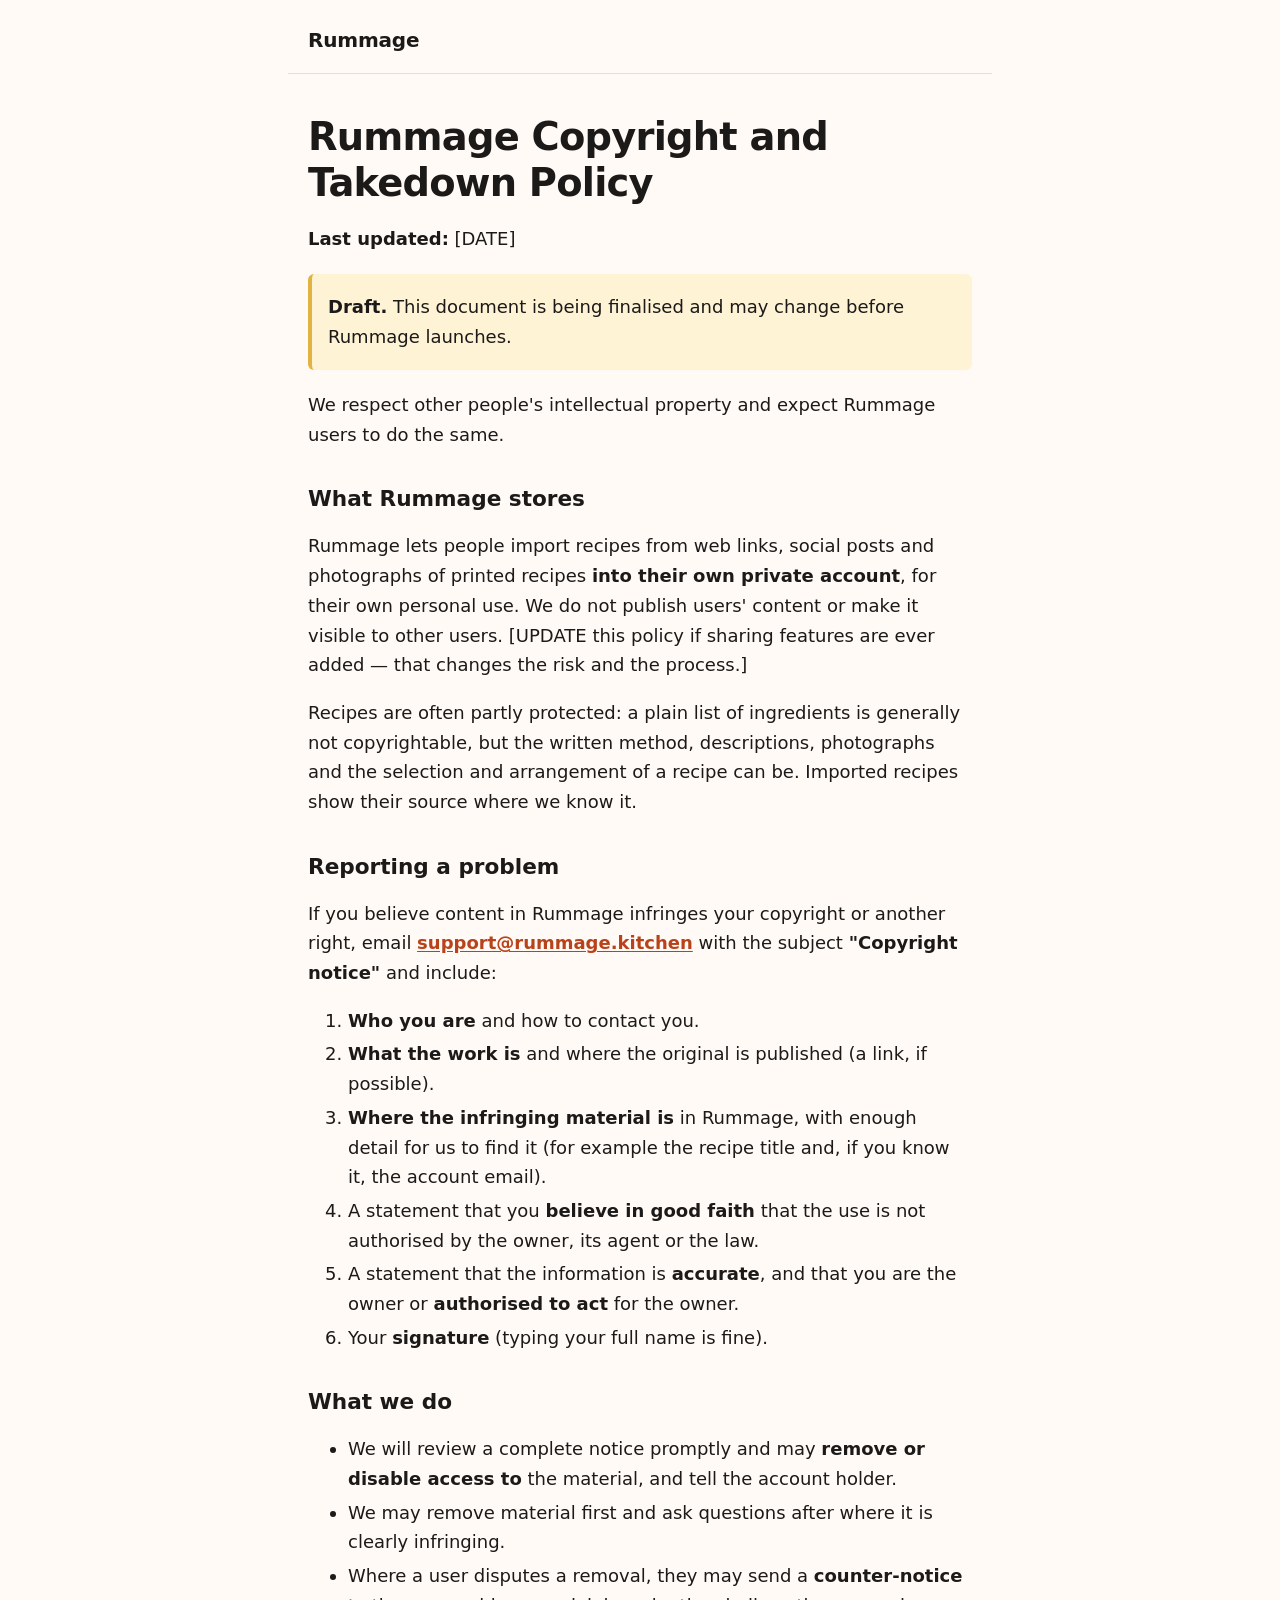
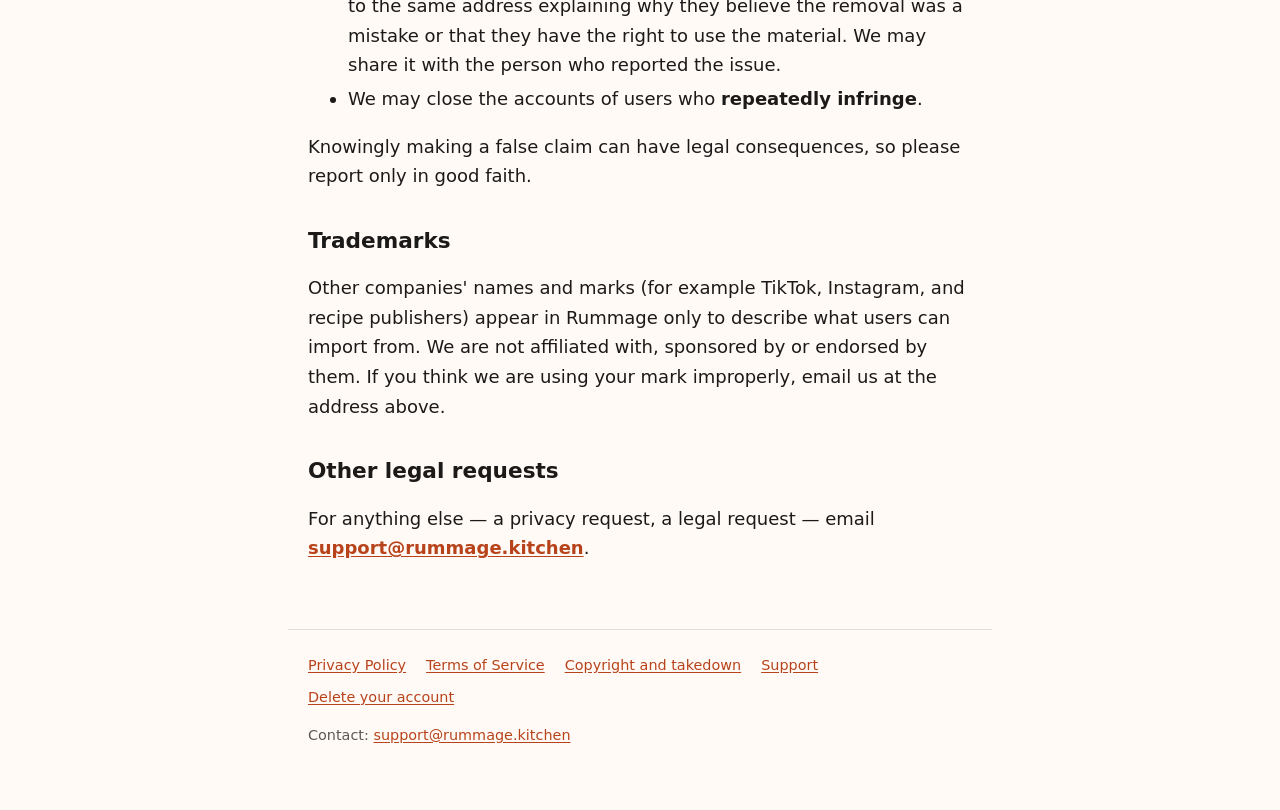
==== copyright/index.html @ d452e2a2 "Initial site build" ====
<!doctype html>
<html lang="en-GB">
<head>
<meta charset="utf-8">
<meta name="viewport" content="width=device-width, initial-scale=1">
<title>Copyright and takedown — Rummage</title>
<meta name="description" content="How to report a copyright concern.">
<link rel="canonical" href="https://rummage.kitchen/copyright/">
<meta name="color-scheme" content="light dark">
<link rel="stylesheet" href="/style.css">
</head>
<body>
<header><a class="brand" href="/">Rummage</a></header>
<main>
<h1>Rummage Copyright and Takedown Policy</h1>
<p><strong>Last updated:</strong> [DATE]</p>
<blockquote>
<p><strong>Draft.</strong> This document is being finalised and may change before Rummage launches.</p>
</blockquote>
<p>We respect other people&#39;s intellectual property and expect Rummage users to do the same.</p>
<h2>What Rummage stores</h2>
<p>Rummage lets people import recipes from web links, social posts and photographs of
printed recipes <strong>into their own private account</strong>, for their own personal use. We do
not publish users&#39; content or make it visible to other users. [UPDATE this policy if
sharing features are ever added — that changes the risk and the process.]</p>
<p>Recipes are often partly protected: a plain list of ingredients is generally not
copyrightable, but the written method, descriptions, photographs and the selection and
arrangement of a recipe can be. Imported recipes show their source where we know it.</p>
<h2>Reporting a problem</h2>
<p>If you believe content in Rummage infringes your copyright or another right, email
<strong><a href="mailto:support@rummage.kitchen">support@rummage.kitchen</a></strong> with the subject <strong>&quot;Copyright notice&quot;</strong> and include:</p>
<ol>
<li><strong>Who you are</strong> and how to contact you.</li>
<li><strong>What the work is</strong> and where the original is published (a link, if possible).</li>
<li><strong>Where the infringing material is</strong> in Rummage, with enough detail for us to find it
(for example the recipe title and, if you know it, the account email).</li>
<li>A statement that you <strong>believe in good faith</strong> that the use is not authorised by the
owner, its agent or the law.</li>
<li>A statement that the information is <strong>accurate</strong>, and that you are the owner or
<strong>authorised to act</strong> for the owner.</li>
<li>Your <strong>signature</strong> (typing your full name is fine).</li>
</ol>
<h2>What we do</h2>
<ul>
<li>We will review a complete notice promptly and may <strong>remove or disable access to</strong> the
material, and tell the account holder.</li>
<li>We may remove material first and ask questions after where it is clearly infringing.</li>
<li>Where a user disputes a removal, they may send a <strong>counter-notice</strong> to the same
address explaining why they believe the removal was a mistake or that they have the
right to use the material. We may share it with the person who reported the issue.</li>
<li>We may close the accounts of users who <strong>repeatedly infringe</strong>.</li>
</ul>
<p>Knowingly making a false claim can have legal consequences, so please report only in
good faith.</p>
<h2>Trademarks</h2>
<p>Other companies&#39; names and marks (for example TikTok, Instagram, and recipe publishers)
appear in Rummage only to describe what users can import from. We are not affiliated
with, sponsored by or endorsed by them. If you think we are using your mark improperly,
email us at the address above.</p>
<h2>Other legal requests</h2>
<p>For anything else — a privacy request, a legal request — email <strong><a href="mailto:support@rummage.kitchen">support@rummage.kitchen</a></strong>.</p>

</main>
<footer>
<nav aria-label="Footer">
<a href="/privacy/">Privacy Policy</a>
<a href="/terms/">Terms of Service</a>
<a href="/copyright/">Copyright and takedown</a>
<a href="/support/">Support</a>
<a href="/delete-account/">Delete your account</a>
</nav>
<p>Contact: <a href="mailto:support@rummage.kitchen">support@rummage.kitchen</a></p>
</footer>
</body>
</html>
---- style.css ----
:root {
  --bg: #fffaf6;
  --text: #1c1a19;
  --muted: #5e5853;
  --accent: #b8431a;
  --line: #e6ddd5;
  --card: #fff;
  --warn-bg: #fff3d6;
  --warn-line: #e3b341;
}
@media (prefers-color-scheme: dark) {
  :root {
    --bg: #161413;
    --text: #f1ece7;
    --muted: #b3aaa2;
    --accent: #ff8a5c;
    --line: #36302c;
    --card: #1f1c1a;
    --warn-bg: #3a2f10;
    --warn-line: #8a6d1b;
  }
}
* { box-sizing: border-box; }
html { -webkit-text-size-adjust: 100%; }
body {
  margin: 0;
  background: var(--bg);
  color: var(--text);
  font: 17px/1.65 system-ui, -apple-system, "Segoe UI", Roboto, sans-serif;
}
header, main, footer { max-width: 44rem; margin: 0 auto; padding: 0 1.25rem; }
header { padding-top: 1.5rem; padding-bottom: 1rem; border-bottom: 1px solid var(--line); }
header a.brand { color: var(--text); font-weight: 800; font-size: 1.25rem; text-decoration: none; letter-spacing: -0.01em; }
main { padding-top: 1.5rem; padding-bottom: 3rem; }
footer { padding-top: 1.5rem; padding-bottom: 3rem; border-top: 1px solid var(--line); color: var(--muted); font-size: 0.9rem; }
footer nav { display: flex; flex-wrap: wrap; gap: 0.5rem 1.25rem; margin-bottom: 0.75rem; }
h1 { font-size: 2rem; line-height: 1.2; letter-spacing: -0.02em; margin: 1rem 0 0.5rem; }
h2 { font-size: 1.35rem; line-height: 1.3; margin: 2.25rem 0 0.5rem; }
h3 { font-size: 1.1rem; margin: 1.5rem 0 0.25rem; }
a { color: var(--accent); text-underline-offset: 2px; }
blockquote {
  margin: 1.25rem 0;
  padding: 0.75rem 1rem;
  background: var(--warn-bg);
  border-left: 4px solid var(--warn-line);
  border-radius: 6px;
}
blockquote p { margin: 0.4rem 0; }
table { border-collapse: collapse; width: 100%; margin: 1rem 0; font-size: 0.95rem; display: block; overflow-x: auto; }
th, td { text-align: left; padding: 0.5rem 0.75rem; border: 1px solid var(--line); vertical-align: top; }
th { background: var(--card); }
code { font: 0.9em ui-monospace, SFMono-Regular, Menlo, monospace; background: var(--card); padding: 0.1em 0.3em; border-radius: 4px; }
hr { border: 0; border-top: 1px solid var(--line); margin: 2rem 0; }
li { margin: 0.25rem 0; }
:focus-visible { outline: 3px solid var(--accent); outline-offset: 2px; }
@media (min-width: 700px) { body { font-size: 18px; } h1 { font-size: 2.4rem; } }
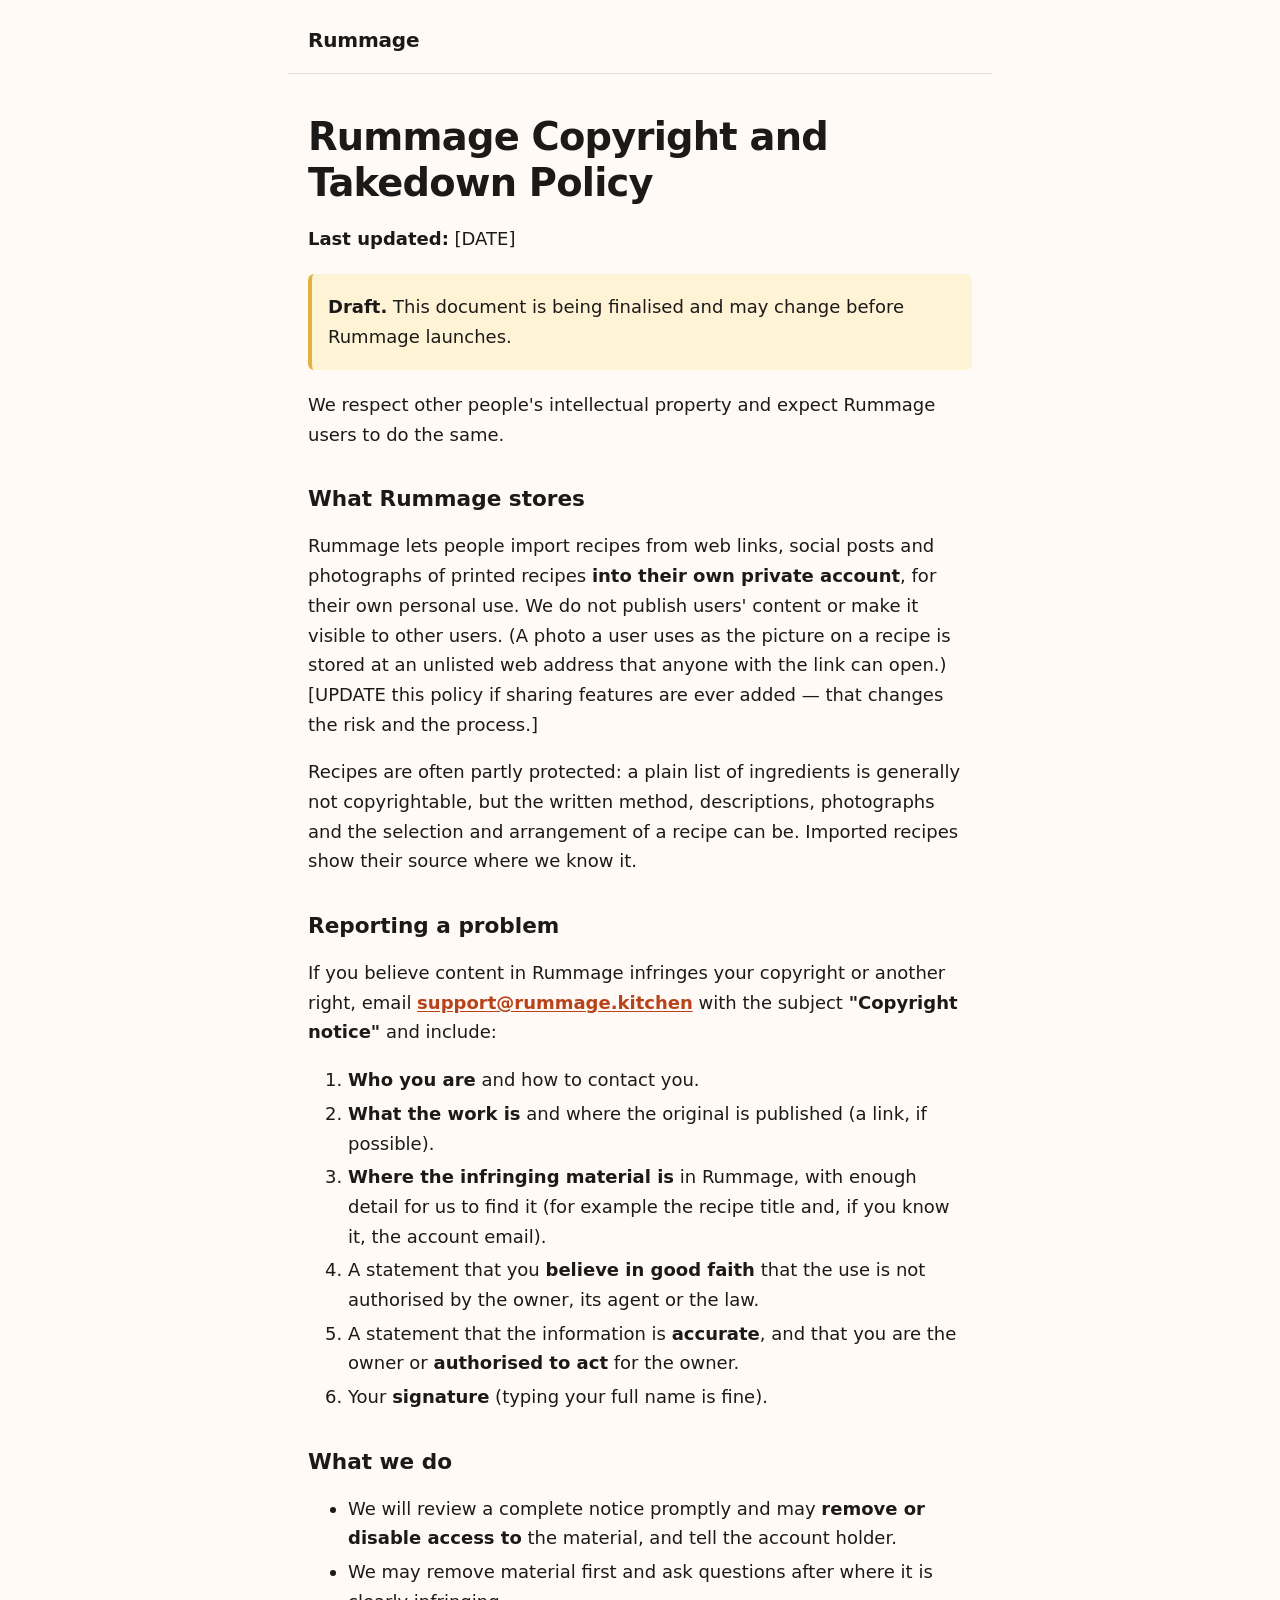
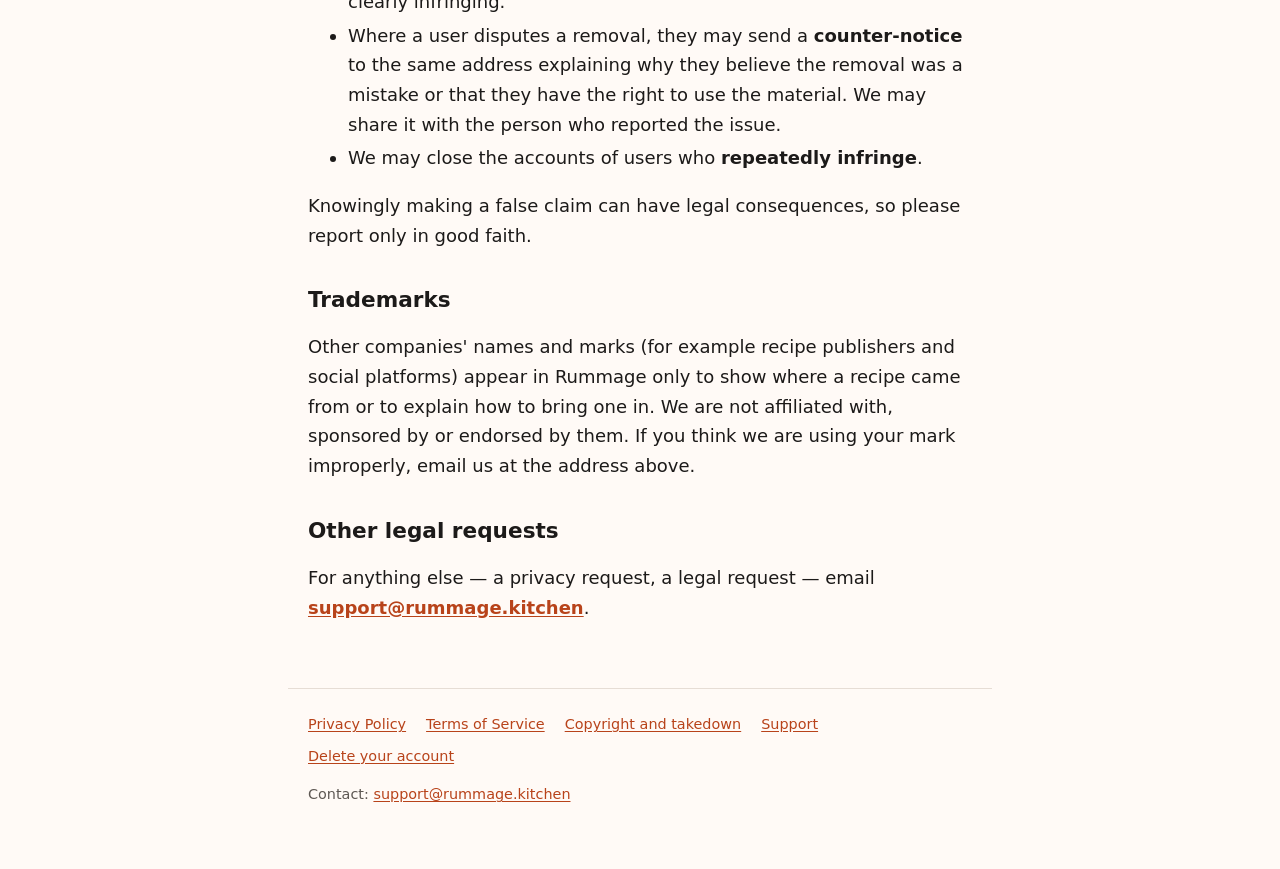
==== commit 1b96aefa: "Rebuild from current legal docs (23 Nov 2026) Removes the 23 Oct draft's outdated claims (analytics," ====
--- a/copyright/index.html
+++ b/copyright/index.html
@@ -21,7 +21,9 @@
 <h2>What Rummage stores</h2>
 <p>Rummage lets people import recipes from web links, social posts and photographs of
 printed recipes <strong>into their own private account</strong>, for their own personal use. We do
-not publish users&#39; content or make it visible to other users. [UPDATE this policy if
+not publish users&#39; content or make it visible to other users. (A photo a user uses as the
+picture on a recipe is stored at an unlisted web address that anyone with the link can
+open.) [UPDATE this policy if
 sharing features are ever added — that changes the risk and the process.]</p>
 <p>Recipes are often partly protected: a plain list of ingredients is generally not
 copyrightable, but the written method, descriptions, photographs and the selection and
@@ -53,8 +55,9 @@
 <p>Knowingly making a false claim can have legal consequences, so please report only in
 good faith.</p>
 <h2>Trademarks</h2>
-<p>Other companies&#39; names and marks (for example TikTok, Instagram, and recipe publishers)
-appear in Rummage only to describe what users can import from. We are not affiliated
+<p>Other companies&#39; names and marks (for example recipe publishers and social platforms)
+appear in Rummage only to show where a recipe came from or to explain how to bring one
+in. We are not affiliated
 with, sponsored by or endorsed by them. If you think we are using your mark improperly,
 email us at the address above.</p>
 <h2>Other legal requests</h2>
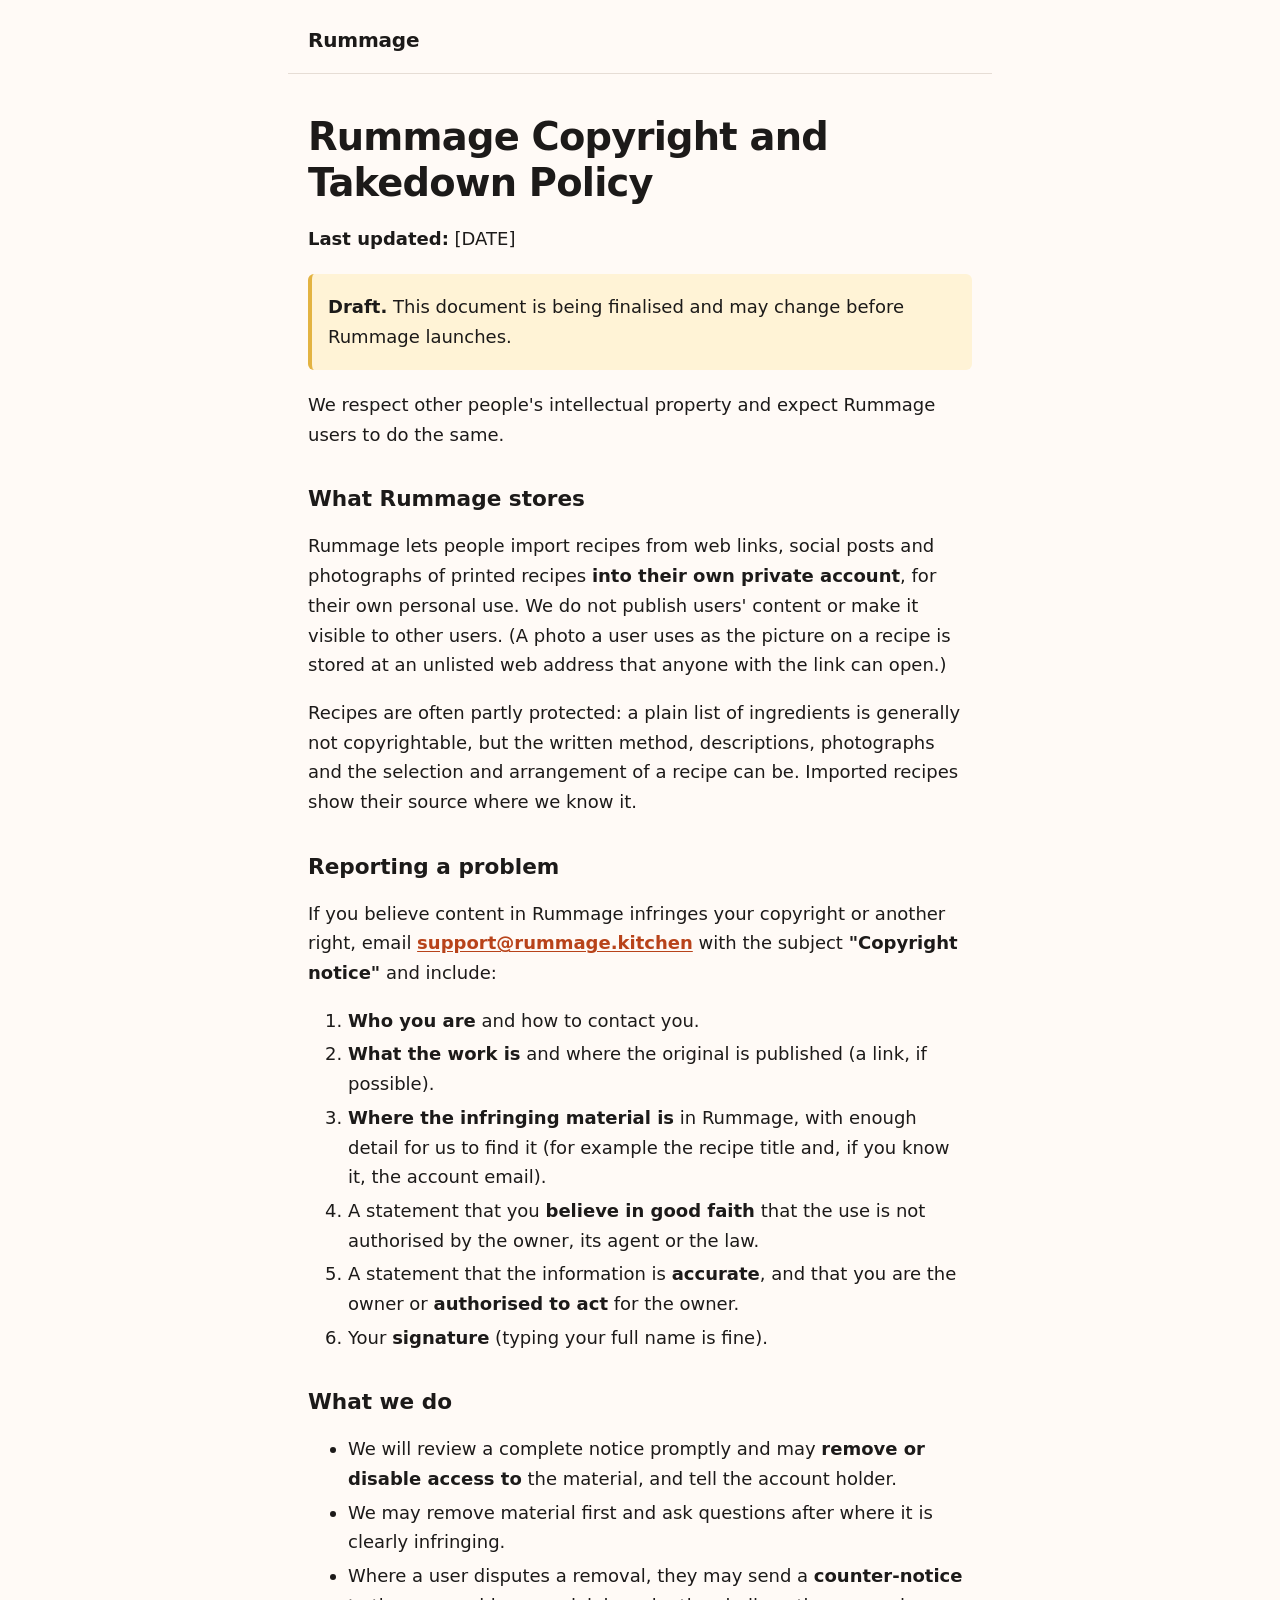
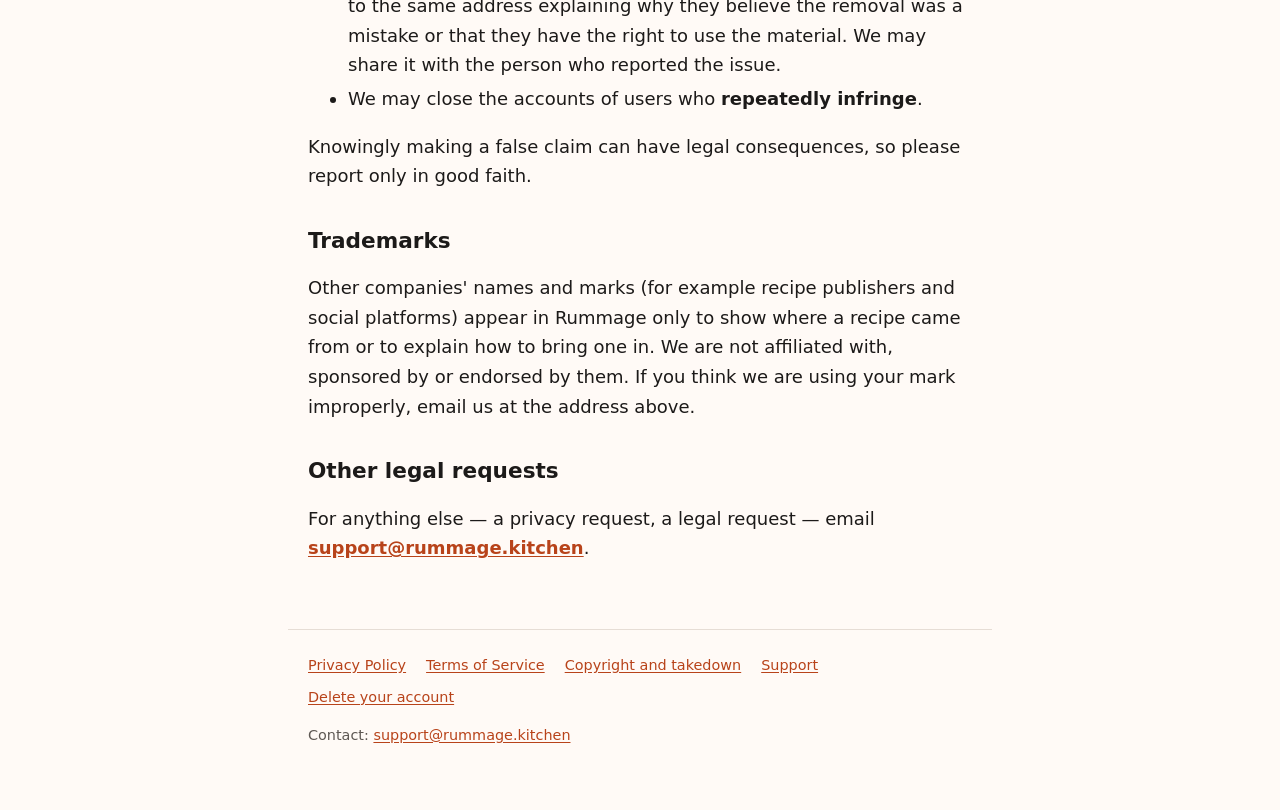
==== commit 7020d95b: "Remove two internal notes (Terms §4, Copyright Policy)" ====
--- a/copyright/index.html
+++ b/copyright/index.html
@@ -23,8 +23,7 @@
 printed recipes <strong>into their own private account</strong>, for their own personal use. We do
 not publish users&#39; content or make it visible to other users. (A photo a user uses as the
 picture on a recipe is stored at an unlisted web address that anyone with the link can
-open.) [UPDATE this policy if
-sharing features are ever added — that changes the risk and the process.]</p>
+open.)</p>
 <p>Recipes are often partly protected: a plain list of ingredients is generally not
 copyrightable, but the written method, descriptions, photographs and the selection and
 arrangement of a recipe can be. Imported recipes show their source where we know it.</p>
